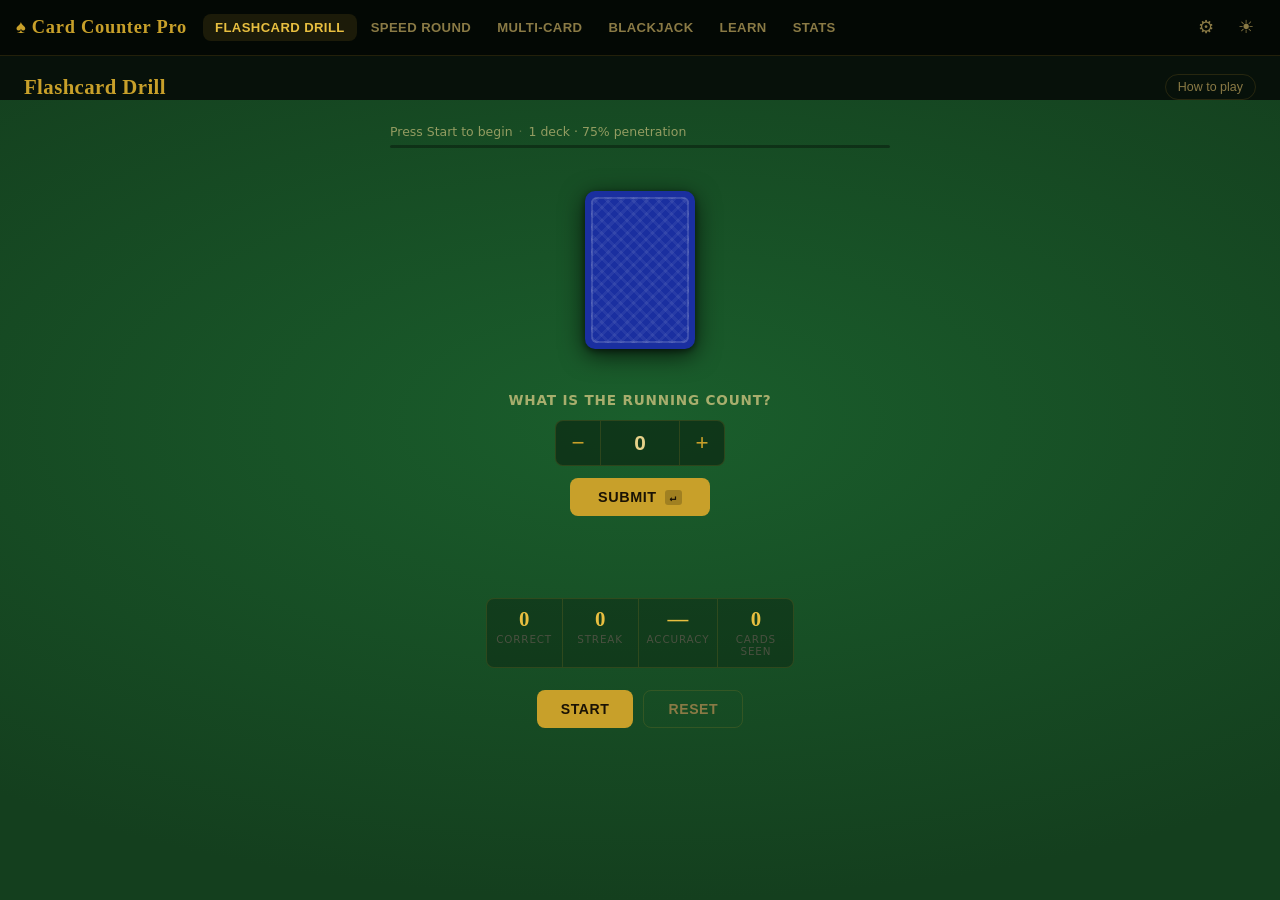
==== index.html @ ca355774 "Initial build: deck engine and Flashcard Drill mode - index.html/style.css/app.js — vanilla HTML/CSS" ====
<!DOCTYPE html>
<html lang="en">
<head>
  <meta charset="UTF-8">
  <meta name="viewport" content="width=device-width, initial-scale=1.0">
  <title>Card Counter Pro</title>
  <link rel="stylesheet" href="style.css">
</head>
<body>

  <!-- ═══════════════════════════════ HEADER ═══════════════════════════════ -->
  <header class="app-header">
    <div class="header-left">
      <span class="logo">♠ Card Counter Pro</span>
    </div>
    <nav class="main-nav" role="navigation" aria-label="Mode navigation">
      <button class="nav-btn active" data-mode="flashcard">Flashcard Drill</button>
      <button class="nav-btn" data-mode="speed">Speed Round</button>
      <button class="nav-btn" data-mode="multi">Multi-Card</button>
      <button class="nav-btn" data-mode="blackjack">Blackjack</button>
      <button class="nav-btn" data-mode="learn">Learn</button>
      <button class="nav-btn" data-mode="stats">Stats</button>
    </nav>
    <div class="header-right">
      <button class="icon-btn" id="settingsBtn" title="Casino Settings" aria-label="Open settings">⚙</button>
      <button class="icon-btn" id="darkModeBtn" title="Toggle light/dark mode" aria-label="Toggle dark mode">☀</button>
    </div>
  </header>

  <!-- ═══════════════════════════ SETTINGS PANEL ═══════════════════════════ -->
  <aside class="settings-panel" id="settingsPanel" aria-label="Casino settings" aria-hidden="true">
    <div class="settings-header">
      <h2>Casino Settings</h2>
      <button class="close-btn" id="closeSettings" aria-label="Close settings">✕</button>
    </div>
    <div class="settings-body">

      <div class="setting-group">
        <label class="setting-label">Number of Decks</label>
        <div class="btn-group" id="deckCountGroup" role="group" aria-label="Number of decks">
          <button class="opt-btn active" data-value="1">1</button>
          <button class="opt-btn" data-value="2">2</button>
          <button class="opt-btn" data-value="4">4</button>
          <button class="opt-btn" data-value="6">6</button>
          <button class="opt-btn" data-value="8">8</button>
        </div>
      </div>

      <div class="setting-group">
        <label class="setting-label" for="penetrationSlider">
          Penetration: <span id="penetrationDisplay">75%</span>
        </label>
        <input type="range" id="penetrationSlider" min="25" max="95" value="75" step="5"
               aria-label="Penetration percentage">
        <div class="slider-labels">
          <span>25%</span><span>Shallow ← → Deep</span><span>95%</span>
        </div>
      </div>

      <div class="setting-group">
        <label class="setting-label">Counting System</label>
        <div class="btn-group" role="group">
          <button class="opt-btn active" aria-pressed="true">Hi-Lo</button>
        </div>
        <p class="setting-note">More systems coming soon.</p>
      </div>

      <div class="setting-group">
        <label class="setting-label">Blackjack Rules</label>
        <ul class="rules-list">
          <li>Dealer hits soft 17</li>
          <li>Blackjack pays 3:2</li>
          <li>Double down allowed</li>
          <li>Split allowed</li>
        </ul>
      </div>

    </div>
  </aside>

  <div class="overlay" id="overlay"></div>

  <!-- ═══════════════════════════ MAIN CONTENT ════════════════════════════ -->
  <main class="main-content">

    <!-- ──────────────── FLASHCARD DRILL ──────────────── -->
    <section class="mode-section active" id="flashcard-mode" aria-label="Flashcard Drill">
      <div class="mode-header">
        <h2>Flashcard Drill</h2>
        <button class="help-btn" data-mode="flashcard">How to play</button>
      </div>

      <div class="game-area felt-surface">

        <div class="shoe-bar">
          <div class="shoe-text">
            <span id="fc-shoe-info">Press Start to begin</span>
            <span class="shoe-sep">·</span>
            <span id="fc-deck-info">1 deck · 75% penetration</span>
          </div>
          <div class="shoe-progress-track">
            <div class="shoe-progress-fill" id="fc-shoe-progress" style="width:0%"></div>
          </div>
        </div>

        <div class="card-stage">
          <div class="card-wrapper" id="fc-card-wrapper">
            <div class="playing-card face-down" id="fc-card">
              <div class="card-back"></div>
            </div>
          </div>
        </div>

        <div class="count-zone">
          <div class="count-prompt">What is the running count?</div>
          <div class="count-input-row">
            <button class="count-adj-btn" id="fc-minus" aria-label="Decrease count">−</button>
            <input type="number" id="fc-count-input" value="0" min="-200" max="200"
                   inputmode="numeric" aria-label="Running count">
            <button class="count-adj-btn" id="fc-plus" aria-label="Increase count">+</button>
          </div>
          <button class="submit-btn" id="fc-submit">Submit <kbd>↵</kbd></button>
        </div>

        <div class="feedback-bar" id="fc-feedback" role="status" aria-live="polite"></div>

        <div class="session-stats-row">
          <div class="ss-item">
            <div class="ss-value" id="fc-correct">0</div>
            <div class="ss-label">Correct</div>
          </div>
          <div class="ss-item">
            <div class="ss-value" id="fc-streak">0</div>
            <div class="ss-label">Streak</div>
          </div>
          <div class="ss-item">
            <div class="ss-value" id="fc-accuracy">—</div>
            <div class="ss-label">Accuracy</div>
          </div>
          <div class="ss-item">
            <div class="ss-value" id="fc-cards">0</div>
            <div class="ss-label">Cards Seen</div>
          </div>
        </div>

        <div class="action-row">
          <button class="primary-btn" id="fc-start">Start</button>
          <button class="secondary-btn" id="fc-reset">Reset</button>
        </div>

      </div>
    </section>

    <!-- ──────────────── SPEED ROUND (stub) ──────────────── -->
    <section class="mode-section" id="speed-mode" aria-label="Speed Round">
      <div class="coming-soon">
        <div class="cs-icon">⏱</div>
        <h2>Speed Round</h2>
        <p>Timed flashcard drill — race against the clock.</p>
        <span class="cs-badge">Coming Soon</span>
      </div>
    </section>

    <!-- ──────────────── MULTI-CARD (stub) ──────────────── -->
    <section class="mode-section" id="multi-mode" aria-label="Multi-Card">
      <div class="coming-soon">
        <div class="cs-icon">🃏</div>
        <h2>Multi-Card</h2>
        <p>3–5 cards revealed at once. Track the net count.</p>
        <span class="cs-badge">Coming Soon</span>
      </div>
    </section>

    <!-- ──────────────── BLACKJACK (stub) ──────────────── -->
    <section class="mode-section" id="blackjack-mode" aria-label="Blackjack Practice">
      <div class="coming-soon">
        <div class="cs-icon">♠</div>
        <h2>Blackjack Practice</h2>
        <p>Full game with real-time count accuracy grading.</p>
        <span class="cs-badge">Coming Soon</span>
      </div>
    </section>

    <!-- ──────────────── LEARN ──────────────── -->
    <section class="mode-section" id="learn-mode" aria-label="Learn Hi-Lo">
      <div class="learn-content" id="learn-content">
        <!-- populated by JS -->
      </div>
    </section>

    <!-- ──────────────── STATS ──────────────── -->
    <section class="mode-section" id="stats-mode" aria-label="Statistics">
      <div class="stats-content" id="stats-content">
        <!-- populated by JS -->
      </div>
    </section>

  </main>

  <!-- ═══════════════════════════ HOW-TO MODAL ════════════════════════════ -->
  <div class="modal-overlay" id="modal-overlay" role="dialog" aria-modal="true" aria-hidden="true">
    <div class="modal">
      <div class="modal-header">
        <h3 id="modal-title">How to Play</h3>
        <button class="close-btn" id="closeModal" aria-label="Close">✕</button>
      </div>
      <div class="modal-body" id="modal-body"></div>
      <div class="modal-footer">
        <button class="secondary-btn" id="modal-dismiss">Maybe Later</button>
        <button class="primary-btn" id="modal-start">Start Playing</button>
      </div>
    </div>
  </div>

  <script src="app.js"></script>
</body>
</html>
---- style.css ----
/* ═══════════════════════════════════════════════════════════════════════════
   CARD COUNTER PRO — style.css
   ═══════════════════════════════════════════════════════════════════════════ */

/* ── CSS Variables ─────────────────────────────────────────────────────── */
:root {
  /* Surfaces */
  --bg:           #07110a;
  --bg-mid:       #0d1f10;
  --felt:         #1a5e2c;
  --felt-shadow:  #143f1e;
  --panel:        #0c1c0e;
  --panel-border: rgba(180, 140, 40, 0.18);

  /* Text */
  --text:         #e6d28a;
  --text-dim:     #8a7a45;
  --text-muted:   #4a5040;
  --text-inverse: #1a1205;

  /* Accent / gold */
  --gold:         #c8a02a;
  --gold-bright:  #e8bf40;
  --gold-dim:     #7a6015;
  --gold-subtle:  rgba(200, 160, 42, 0.12);

  /* Feedback */
  --correct:      #27ae60;
  --correct-bg:   rgba(39, 174, 96, 0.15);
  --incorrect:    #c0392b;
  --incorrect-bg: rgba(192, 57, 43, 0.15);
  --info:         #2471a3;
  --info-bg:      rgba(36, 113, 163, 0.15);

  /* Cards */
  --card-face:    #fafaf2;
  --card-red:     #c41a1a;
  --card-black:   #111;
  --card-radius:  10px;
  --card-shadow:  0 6px 24px rgba(0,0,0,0.7), 0 2px 6px rgba(0,0,0,0.5);

  /* Misc */
  --header-h:     56px;
  --radius:       8px;
  --radius-lg:    14px;
  --transition:   0.18s ease;
}

body.light-mode {
  --bg:           #c8bfa5;
  --bg-mid:       #b8af95;
  --felt:         #27743a;
  --felt-shadow:  #1e5a2c;
  --panel:        #d5c8a8;
  --panel-border: rgba(100, 70, 10, 0.3);

  --text:         #1e1408;
  --text-dim:     #5a4018;
  --text-muted:   #9a8a68;
  --text-inverse: #fafaf0;

  --gold:         #7a5010;
  --gold-bright:  #9a6818;
  --gold-dim:     #5a3808;
  --gold-subtle:  rgba(122, 80, 16, 0.12);

  --card-shadow:  0 4px 16px rgba(0,0,0,0.3), 0 2px 4px rgba(0,0,0,0.2);
}

/* ── Reset & Base ──────────────────────────────────────────────────────── */
*, *::before, *::after { box-sizing: border-box; margin: 0; padding: 0; }

html { font-size: 16px; }

body {
  font-family: -apple-system, BlinkMacSystemFont, 'Segoe UI', system-ui, sans-serif;
  background: var(--bg);
  color: var(--text);
  min-height: 100vh;
  display: flex;
  flex-direction: column;
  overflow-x: hidden;
}

/* ── Header ────────────────────────────────────────────────────────────── */
.app-header {
  position: sticky;
  top: 0;
  z-index: 100;
  height: var(--header-h);
  display: flex;
  align-items: center;
  gap: 16px;
  padding: 0 16px;
  background: rgba(4, 9, 5, 0.96);
  border-bottom: 1px solid var(--panel-border);
  backdrop-filter: blur(8px);
}

body.light-mode .app-header {
  background: rgba(30, 22, 8, 0.96);
}

.header-left { flex-shrink: 0; }

.logo {
  font-family: Georgia, 'Times New Roman', serif;
  font-size: 1.15rem;
  font-weight: bold;
  color: var(--gold);
  letter-spacing: 0.04em;
  white-space: nowrap;
}

/* ── Navigation ────────────────────────────────────────────────────────── */
.main-nav {
  display: flex;
  align-items: center;
  gap: 2px;
  flex: 1;
  overflow-x: auto;
  scrollbar-width: none;
}
.main-nav::-webkit-scrollbar { display: none; }

.nav-btn {
  background: transparent;
  border: none;
  color: var(--text-dim);
  font-size: 0.82rem;
  font-weight: 600;
  letter-spacing: 0.03em;
  text-transform: uppercase;
  padding: 6px 12px;
  border-radius: var(--radius);
  cursor: pointer;
  transition: color var(--transition), background var(--transition);
  white-space: nowrap;
}

.nav-btn:hover {
  color: var(--text);
  background: var(--gold-subtle);
}

.nav-btn.active {
  color: var(--gold-bright);
  background: var(--gold-subtle);
}

.header-right {
  display: flex;
  align-items: center;
  gap: 4px;
  flex-shrink: 0;
}

.icon-btn {
  background: transparent;
  border: none;
  color: var(--text-dim);
  font-size: 1.1rem;
  width: 36px;
  height: 36px;
  border-radius: var(--radius);
  cursor: pointer;
  display: flex;
  align-items: center;
  justify-content: center;
  transition: color var(--transition), background var(--transition);
}
.icon-btn:hover {
  color: var(--gold);
  background: var(--gold-subtle);
}

/* ── Settings Panel ────────────────────────────────────────────────────── */
.settings-panel {
  position: fixed;
  top: 0;
  right: 0;
  width: 300px;
  height: 100vh;
  background: var(--panel);
  border-left: 1px solid var(--panel-border);
  z-index: 200;
  display: flex;
  flex-direction: column;
  transform: translateX(100%);
  transition: transform 0.28s cubic-bezier(0.4, 0, 0.2, 1);
  overflow-y: auto;
}
.settings-panel.open { transform: translateX(0); }

.settings-header {
  display: flex;
  align-items: center;
  justify-content: space-between;
  padding: 20px 20px 14px;
  border-bottom: 1px solid var(--panel-border);
  flex-shrink: 0;
}
.settings-header h2 {
  font-family: Georgia, serif;
  font-size: 1.1rem;
  color: var(--gold);
}

.settings-body {
  padding: 20px;
  display: flex;
  flex-direction: column;
  gap: 28px;
}

.setting-group { display: flex; flex-direction: column; gap: 10px; }

.setting-label {
  font-size: 0.78rem;
  font-weight: 700;
  letter-spacing: 0.08em;
  text-transform: uppercase;
  color: var(--text-dim);
}

.btn-group {
  display: flex;
  gap: 4px;
  flex-wrap: wrap;
}

.opt-btn {
  background: var(--bg-mid);
  border: 1px solid var(--panel-border);
  color: var(--text-dim);
  font-size: 0.85rem;
  font-weight: 600;
  padding: 6px 14px;
  border-radius: 6px;
  cursor: pointer;
  transition: all var(--transition);
}
.opt-btn:hover { color: var(--text); border-color: var(--gold-dim); }
.opt-btn.active {
  background: var(--gold-subtle);
  border-color: var(--gold);
  color: var(--gold-bright);
}

input[type=range] {
  -webkit-appearance: none;
  width: 100%;
  height: 4px;
  border-radius: 2px;
  background: var(--bg);
  outline: none;
  cursor: pointer;
}
input[type=range]::-webkit-slider-thumb {
  -webkit-appearance: none;
  width: 16px;
  height: 16px;
  border-radius: 50%;
  background: var(--gold);
  border: 2px solid var(--bg-mid);
  box-shadow: 0 0 0 2px var(--gold-dim);
  transition: background var(--transition);
}
input[type=range]::-webkit-slider-thumb:hover { background: var(--gold-bright); }

.slider-labels {
  display: flex;
  justify-content: space-between;
  font-size: 0.7rem;
  color: var(--text-muted);
  margin-top: -4px;
}

.setting-note {
  font-size: 0.75rem;
  color: var(--text-muted);
  font-style: italic;
}

.rules-list {
  list-style: none;
  display: flex;
  flex-direction: column;
  gap: 4px;
}
.rules-list li {
  font-size: 0.82rem;
  color: var(--text-dim);
  padding-left: 12px;
  position: relative;
}
.rules-list li::before {
  content: '•';
  position: absolute;
  left: 0;
  color: var(--gold-dim);
}

/* ── Overlay ───────────────────────────────────────────────────────────── */
.overlay {
  position: fixed;
  inset: 0;
  background: rgba(0,0,0,0.55);
  z-index: 150;
  opacity: 0;
  pointer-events: none;
  transition: opacity 0.28s ease;
}
.overlay.active { opacity: 1; pointer-events: all; }

/* ── Main Content ──────────────────────────────────────────────────────── */
.main-content {
  flex: 1;
  display: flex;
  flex-direction: column;
  overflow: hidden;
}

.mode-section {
  display: none;
  flex: 1;
  flex-direction: column;
  overflow-y: auto;
}
.mode-section.active { display: flex; }

/* ── Mode Header ───────────────────────────────────────────────────────── */
.mode-header {
  display: flex;
  align-items: center;
  justify-content: space-between;
  padding: 18px 24px 0;
}
.mode-header h2 {
  font-family: Georgia, serif;
  font-size: 1.3rem;
  color: var(--gold);
  letter-spacing: 0.02em;
}

.help-btn {
  background: transparent;
  border: 1px solid var(--panel-border);
  color: var(--text-dim);
  font-size: 0.78rem;
  padding: 5px 12px;
  border-radius: 20px;
  cursor: pointer;
  transition: all var(--transition);
}
.help-btn:hover {
  color: var(--gold);
  border-color: var(--gold-dim);
}

/* ── Game Area / Felt ──────────────────────────────────────────────────── */
.game-area {
  display: flex;
  flex-direction: column;
  align-items: center;
  gap: 22px;
  padding: 24px 20px 32px;
  flex: 1;
}

.felt-surface {
  background:
    radial-gradient(ellipse 80% 60% at 50% 40%, var(--felt) 0%, var(--felt-shadow) 100%);
}

/* ── Shoe Bar ──────────────────────────────────────────────────────────── */
.shoe-bar {
  width: 100%;
  max-width: 500px;
  display: flex;
  flex-direction: column;
  gap: 6px;
}

.shoe-text {
  display: flex;
  align-items: center;
  gap: 6px;
  font-size: 0.78rem;
  color: rgba(230, 210, 138, 0.6);
}

.shoe-sep { color: rgba(230, 210, 138, 0.3); }

.shoe-progress-track {
  width: 100%;
  height: 3px;
  background: rgba(0,0,0,0.35);
  border-radius: 2px;
  overflow: hidden;
}

.shoe-progress-fill {
  height: 100%;
  background: linear-gradient(90deg, var(--gold-dim), var(--gold));
  border-radius: 2px;
  transition: width 0.4s ease;
}

/* ── Card Stage ────────────────────────────────────────────────────────── */
.card-stage {
  display: flex;
  align-items: center;
  justify-content: center;
  min-height: 200px;
}

.card-wrapper {
  perspective: 700px;
}

/* ── Playing Card ──────────────────────────────────────────────────────── */
.playing-card {
  width: 110px;
  height: 158px;
  background: var(--card-face);
  border-radius: var(--card-radius);
  box-shadow: var(--card-shadow);
  position: relative;
  display: flex;
  align-items: center;
  justify-content: center;
  user-select: none;
  will-change: transform;
}

.playing-card.red  { color: var(--card-red); }
.playing-card.black { color: var(--card-black); }

.card-corner {
  position: absolute;
  display: flex;
  flex-direction: column;
  align-items: center;
  line-height: 1.1;
}
.card-corner.top-left  { top: 7px;  left: 9px; }
.card-corner.bottom-right {
  bottom: 7px;
  right: 9px;
  transform: rotate(180deg);
}

.card-rank {
  font-family: Georgia, serif;
  font-size: 1.15rem;
  font-weight: bold;
  line-height: 1;
}

.card-suit-small {
  font-size: 0.78rem;
  line-height: 1.1;
}

.card-center-suit {
  font-size: 3rem;
  line-height: 1;
  pointer-events: none;
}

/* Card back */
.playing-card.face-down {
  background: #1a2fa0;
  cursor: default;
}

.card-back {
  width: calc(100% - 12px);
  height: calc(100% - 12px);
  border-radius: 6px;
  border: 2px solid rgba(255,255,255,0.15);
  background:
    repeating-linear-gradient(
      45deg,
      rgba(255,255,255,0.06) 0px, rgba(255,255,255,0.06) 3px,
      transparent 3px, transparent 9px
    ),
    repeating-linear-gradient(
      -45deg,
      rgba(255,255,255,0.06) 0px, rgba(255,255,255,0.06) 3px,
      transparent 3px, transparent 9px
    ),
    #1a2fa0;
}

/* ── Deal animation ────────────────────────────────────────────────────── */
@keyframes deal-in {
  from { transform: rotateY(-80deg) scale(0.85); opacity: 0; }
  to   { transform: rotateY(0)      scale(1);    opacity: 1; }
}
.playing-card.dealing {
  animation: deal-in 0.25s cubic-bezier(0.25, 0.46, 0.45, 0.94) forwards;
}

/* ── Count Zone ────────────────────────────────────────────────────────── */
.count-zone {
  display: flex;
  flex-direction: column;
  align-items: center;
  gap: 12px;
}

.count-prompt {
  font-size: 0.85rem;
  font-weight: 600;
  letter-spacing: 0.06em;
  text-transform: uppercase;
  color: rgba(230, 210, 138, 0.7);
}

.count-input-row {
  display: flex;
  align-items: center;
  gap: 0;
  background: rgba(0,0,0,0.4);
  border: 1px solid var(--panel-border);
  border-radius: var(--radius);
  overflow: hidden;
}

.count-adj-btn {
  width: 44px;
  height: 44px;
  background: transparent;
  border: none;
  color: var(--gold);
  font-size: 1.4rem;
  font-weight: 300;
  cursor: pointer;
  transition: background var(--transition);
  display: flex;
  align-items: center;
  justify-content: center;
  flex-shrink: 0;
}
.count-adj-btn:hover { background: var(--gold-subtle); }
.count-adj-btn:active { background: rgba(200,160,42,0.25); }

input[type=number]#fc-count-input {
  width: 80px;
  height: 44px;
  background: transparent;
  border: none;
  border-left: 1px solid var(--panel-border);
  border-right: 1px solid var(--panel-border);
  color: var(--text);
  font-size: 1.3rem;
  font-weight: 700;
  text-align: center;
  outline: none;
  -moz-appearance: textfield;
}
input[type=number]#fc-count-input::-webkit-outer-spin-button,
input[type=number]#fc-count-input::-webkit-inner-spin-button { -webkit-appearance: none; }
input[type=number]#fc-count-input:focus { background: rgba(200,160,42,0.06); }

.submit-btn {
  background: var(--gold);
  border: none;
  color: var(--text-inverse);
  font-size: 0.9rem;
  font-weight: 700;
  letter-spacing: 0.04em;
  text-transform: uppercase;
  padding: 11px 28px;
  border-radius: var(--radius);
  cursor: pointer;
  transition: background var(--transition), transform 0.1s;
  display: flex;
  align-items: center;
  gap: 8px;
}
.submit-btn:hover  { background: var(--gold-bright); }
.submit-btn:active { transform: scale(0.97); }
.submit-btn:disabled {
  background: var(--gold-dim);
  opacity: 0.5;
  cursor: not-allowed;
}

.submit-btn kbd {
  font-size: 0.7rem;
  background: rgba(0,0,0,0.2);
  border-radius: 3px;
  padding: 1px 5px;
}

/* ── Feedback Bar ──────────────────────────────────────────────────────── */
.feedback-bar {
  min-height: 38px;
  width: 100%;
  max-width: 460px;
  border-radius: var(--radius);
  padding: 8px 16px;
  font-size: 0.88rem;
  font-weight: 600;
  text-align: center;
  transition: opacity 0.2s;
  display: flex;
  align-items: center;
  justify-content: center;
}
.feedback-bar.correct  { background: var(--correct-bg);  color: #2ecc71; border: 1px solid rgba(46,204,113,0.3); }
.feedback-bar.incorrect{ background: var(--incorrect-bg); color: #e74c3c; border: 1px solid rgba(231,76,60,0.3); }
.feedback-bar.info     { background: var(--info-bg);      color: #5dade2; border: 1px solid rgba(93,173,226,0.3); }

/* ── Session Stats Row ─────────────────────────────────────────────────── */
.session-stats-row {
  display: flex;
  gap: 0;
  background: rgba(0,0,0,0.25);
  border: 1px solid var(--panel-border);
  border-radius: var(--radius);
  overflow: hidden;
}

.ss-item {
  flex: 1;
  text-align: center;
  padding: 10px 8px;
  border-right: 1px solid var(--panel-border);
}
.ss-item:last-child { border-right: none; }

.ss-value {
  font-size: 1.3rem;
  font-weight: 700;
  color: var(--gold-bright);
  line-height: 1;
  font-family: Georgia, serif;
}

.ss-label {
  font-size: 0.65rem;
  letter-spacing: 0.08em;
  text-transform: uppercase;
  color: var(--text-muted);
  margin-top: 3px;
}

/* ── Action Row ────────────────────────────────────────────────────────── */
.action-row {
  display: flex;
  gap: 10px;
}

.primary-btn {
  background: var(--gold);
  border: none;
  color: var(--text-inverse);
  font-size: 0.88rem;
  font-weight: 700;
  letter-spacing: 0.04em;
  text-transform: uppercase;
  padding: 10px 24px;
  border-radius: var(--radius);
  cursor: pointer;
  transition: background var(--transition), transform 0.1s;
}
.primary-btn:hover  { background: var(--gold-bright); }
.primary-btn:active { transform: scale(0.97); }

.secondary-btn {
  background: transparent;
  border: 1px solid var(--panel-border);
  color: var(--text-dim);
  font-size: 0.88rem;
  font-weight: 600;
  letter-spacing: 0.04em;
  text-transform: uppercase;
  padding: 10px 24px;
  border-radius: var(--radius);
  cursor: pointer;
  transition: all var(--transition);
}
.secondary-btn:hover {
  color: var(--text);
  border-color: var(--gold-dim);
  background: var(--gold-subtle);
}

.danger-btn {
  background: transparent;
  border: 1px solid rgba(192,57,43,0.4);
  color: #e74c3c;
  font-size: 0.82rem;
  font-weight: 600;
  padding: 8px 18px;
  border-radius: var(--radius);
  cursor: pointer;
  transition: all var(--transition);
  margin-top: 8px;
}
.danger-btn:hover { background: rgba(192,57,43,0.12); }

/* ── Close Button ──────────────────────────────────────────────────────── */
.close-btn {
  background: transparent;
  border: none;
  color: var(--text-muted);
  font-size: 1rem;
  cursor: pointer;
  padding: 4px 8px;
  border-radius: 4px;
  line-height: 1;
  transition: color var(--transition);
}
.close-btn:hover { color: var(--text); }

/* ── Coming Soon ───────────────────────────────────────────────────────── */
.coming-soon {
  flex: 1;
  display: flex;
  flex-direction: column;
  align-items: center;
  justify-content: center;
  gap: 12px;
  padding: 60px 20px;
  text-align: center;
}

.cs-icon {
  font-size: 3.5rem;
  opacity: 0.4;
}

.coming-soon h2 {
  font-family: Georgia, serif;
  font-size: 1.5rem;
  color: var(--gold);
}

.coming-soon p {
  color: var(--text-muted);
  max-width: 300px;
  font-size: 0.9rem;
}

.cs-badge {
  font-size: 0.7rem;
  letter-spacing: 0.12em;
  text-transform: uppercase;
  font-weight: 700;
  color: var(--gold-dim);
  border: 1px solid var(--gold-dim);
  border-radius: 20px;
  padding: 4px 12px;
  margin-top: 4px;
}

/* ── Modal ─────────────────────────────────────────────────────────────── */
.modal-overlay {
  position: fixed;
  inset: 0;
  background: rgba(0,0,0,0.75);
  z-index: 300;
  display: flex;
  align-items: center;
  justify-content: center;
  padding: 20px;
  opacity: 0;
  pointer-events: none;
  transition: opacity 0.22s ease;
}
.modal-overlay.active {
  opacity: 1;
  pointer-events: all;
}

.modal {
  background: var(--panel);
  border: 1px solid var(--panel-border);
  border-radius: var(--radius-lg);
  width: 100%;
  max-width: 520px;
  max-height: 85vh;
  display: flex;
  flex-direction: column;
  overflow: hidden;
  transform: translateY(12px) scale(0.97);
  transition: transform 0.22s ease;
  box-shadow: 0 24px 64px rgba(0,0,0,0.7);
}
.modal-overlay.active .modal { transform: translateY(0) scale(1); }

.modal-header {
  display: flex;
  align-items: center;
  justify-content: space-between;
  padding: 18px 20px 14px;
  border-bottom: 1px solid var(--panel-border);
  flex-shrink: 0;
}
.modal-header h3 {
  font-family: Georgia, serif;
  font-size: 1.1rem;
  color: var(--gold);
}

.modal-body {
  flex: 1;
  overflow-y: auto;
  padding: 20px;
  font-size: 0.9rem;
  line-height: 1.65;
  color: var(--text);
}

.modal-body p { margin-bottom: 12px; }
.modal-body ol, .modal-body ul {
  padding-left: 22px;
  margin-bottom: 12px;
}
.modal-body li { margin-bottom: 6px; }
.modal-body ul > li > ul { margin-top: 4px; margin-bottom: 4px; }
.modal-body strong { color: var(--gold-bright); font-weight: 700; }
.modal-body kbd {
  background: rgba(255,255,255,0.1);
  border-radius: 3px;
  padding: 1px 6px;
  font-size: 0.82rem;
}
.modal-body .hilo-quick {
  display: flex;
  flex-direction: column;
  gap: 6px;
  margin: 12px 0;
  background: rgba(0,0,0,0.2);
  border-radius: var(--radius);
  padding: 12px 14px;
}
.modal-body .hilo-quick-row {
  display: flex;
  align-items: center;
  gap: 12px;
  font-size: 0.85rem;
}
.modal-body .hilo-val {
  min-width: 28px;
  font-weight: 800;
  font-size: 1rem;
}
.modal-body .hilo-val.pos  { color: #2ecc71; }
.modal-body .hilo-val.neu  { color: var(--text-muted); }
.modal-body .hilo-val.neg  { color: #e74c3c; }
.modal-body .hilo-ranks { color: var(--text-dim); }

.modal-footer {
  display: flex;
  gap: 10px;
  justify-content: flex-end;
  padding: 14px 20px;
  border-top: 1px solid var(--panel-border);
  flex-shrink: 0;
}

/* ── Learn Section ─────────────────────────────────────────────────────── */
.learn-content {
  max-width: 700px;
  margin: 0 auto;
  padding: 28px 24px 48px;
  flex: 1;
}

.learn-page > h2 {
  font-family: Georgia, serif;
  font-size: 1.6rem;
  color: var(--gold);
  margin-bottom: 6px;
}

.lead {
  color: var(--text-dim);
  font-size: 0.95rem;
  line-height: 1.6;
  margin-bottom: 32px;
}

.learn-section {
  margin-bottom: 36px;
}
.learn-section h3 {
  font-family: Georgia, serif;
  font-size: 1.1rem;
  color: var(--gold-bright);
  margin-bottom: 12px;
  padding-bottom: 6px;
  border-bottom: 1px solid var(--panel-border);
}
.learn-section p {
  font-size: 0.9rem;
  line-height: 1.65;
  color: var(--text);
  margin-bottom: 10px;
}
.learn-section ul {
  padding-left: 20px;
  margin-bottom: 10px;
}
.learn-section li {
  font-size: 0.9rem;
  line-height: 1.6;
  color: var(--text);
  margin-bottom: 5px;
}

/* Hi-Lo table in Learn */
.hilo-table {
  display: flex;
  flex-direction: column;
  gap: 6px;
  margin: 4px 0 8px;
}

.hilo-row {
  display: flex;
  align-items: center;
  gap: 14px;
  padding: 10px 14px;
  border-radius: var(--radius);
  background: rgba(0,0,0,0.2);
  border: 1px solid var(--panel-border);
}
.hilo-row.positive { border-left: 3px solid #27ae60; }
.hilo-row.neutral  { border-left: 3px solid var(--text-muted); }
.hilo-row.negative { border-left: 3px solid #c0392b; }

.hilo-value {
  min-width: 32px;
  font-size: 1.15rem;
  font-weight: 800;
  font-family: Georgia, serif;
}
.hilo-row.positive .hilo-value { color: #2ecc71; }
.hilo-row.neutral  .hilo-value { color: var(--text-muted); }
.hilo-row.negative .hilo-value { color: #e74c3c; }

.hilo-cards {
  display: flex;
  gap: 5px;
  flex-wrap: wrap;
  flex: 1;
}

.mini-card {
  display: inline-flex;
  align-items: center;
  justify-content: center;
  width: 30px;
  height: 38px;
  background: var(--card-face);
  border-radius: 4px;
  font-weight: 800;
  font-size: 0.9rem;
  box-shadow: 0 2px 6px rgba(0,0,0,0.5);
}
.mini-card.red   { color: var(--card-red); }
.mini-card.black { color: var(--card-black); }

.hilo-desc {
  font-size: 0.78rem;
  color: var(--text-dim);
  min-width: 130px;
}

.example-block {
  background: rgba(0,0,0,0.25);
  border: 1px solid var(--panel-border);
  border-radius: var(--radius);
  padding: 14px 16px;
  margin: 10px 0;
}
.ex-title {
  font-size: 0.75rem;
  letter-spacing: 0.07em;
  text-transform: uppercase;
  color: var(--text-muted);
  margin-bottom: 10px;
}
.ex-steps { display: flex; flex-direction: column; gap: 5px; }
.ex-step  { font-size: 0.87rem; color: var(--text-dim); }
.ex-step strong { color: var(--text); }
.ex-step .pos { color: #2ecc71; font-weight: 700; }
.ex-step .neu { color: var(--text-dim); font-weight: 700; }

.formula-block {
  background: rgba(0,0,0,0.3);
  border: 1px solid var(--panel-border);
  border-left: 3px solid var(--gold-dim);
  border-radius: var(--radius);
  padding: 12px 16px;
  font-family: Georgia, serif;
  font-size: 1rem;
  color: var(--gold);
  margin: 10px 0;
  text-align: center;
}

/* Betting table in Learn */
.bet-table {
  display: flex;
  flex-direction: column;
  gap: 3px;
  margin-top: 6px;
  border-radius: var(--radius);
  overflow: hidden;
  border: 1px solid var(--panel-border);
}
.bt-row {
  display: grid;
  grid-template-columns: 80px 1fr 90px;
  gap: 8px;
  padding: 8px 14px;
  font-size: 0.85rem;
  color: var(--text-dim);
  background: rgba(0,0,0,0.15);
}
.bt-row.header {
  font-size: 0.72rem;
  letter-spacing: 0.08em;
  text-transform: uppercase;
  color: var(--text-muted);
  background: rgba(0,0,0,0.3);
}
.bt-row.negative-bg  { background: rgba(192,57,43,0.06); }
.bt-row.neutral-bg   { background: rgba(0,0,0,0.1); }
.bt-row.low-positive-bg    { background: rgba(39,174,96,0.06); color: var(--text); }
.bt-row.medium-positive-bg { background: rgba(39,174,96,0.1); color: var(--text); }
.bt-row.high-positive-bg   { background: rgba(39,174,96,0.18); color: #2ecc71; font-weight: 700; }

/* ── Stats View ────────────────────────────────────────────────────────── */
.stats-content {
  max-width: 700px;
  margin: 0 auto;
  padding: 28px 24px 48px;
  flex: 1;
  display: flex;
  flex-direction: column;
  gap: 28px;
}

.stats-content h2 {
  font-family: Georgia, serif;
  font-size: 1.5rem;
  color: var(--gold);
}

.stats-overview {
  display: grid;
  grid-template-columns: repeat(4, 1fr);
  gap: 8px;
}

.stat-card {
  background: rgba(0,0,0,0.25);
  border: 1px solid var(--panel-border);
  border-radius: var(--radius);
  padding: 16px 10px;
  text-align: center;
}

.stat-big {
  font-family: Georgia, serif;
  font-size: 1.8rem;
  font-weight: 700;
  color: var(--gold-bright);
  line-height: 1;
  margin-bottom: 6px;
}

.stat-desc {
  font-size: 0.68rem;
  letter-spacing: 0.08em;
  text-transform: uppercase;
  color: var(--text-muted);
}

.sessions-section h3 {
  font-family: Georgia, serif;
  font-size: 1.05rem;
  color: var(--gold-bright);
  margin-bottom: 12px;
  padding-bottom: 6px;
  border-bottom: 1px solid var(--panel-border);
}

.muted {
  color: var(--text-muted);
  font-size: 0.9rem;
  font-style: italic;
}

.sessions-list {
  display: flex;
  flex-direction: column;
  gap: 2px;
}

.session-row {
  display: grid;
  grid-template-columns: 90px 80px 70px 60px 80px;
  gap: 8px;
  align-items: center;
  padding: 8px 12px;
  border-radius: 6px;
  font-size: 0.83rem;
  color: var(--text-dim);
}
.session-row:not(.header):hover { background: rgba(255,255,255,0.03); }
.session-row.header {
  font-size: 0.68rem;
  letter-spacing: 0.08em;
  text-transform: uppercase;
  color: var(--text-muted);
  border-bottom: 1px solid var(--panel-border);
  padding-bottom: 6px;
  margin-bottom: 2px;
}

.mode-badge {
  font-size: 0.72rem;
  font-weight: 700;
  letter-spacing: 0.06em;
  text-transform: uppercase;
  color: var(--gold-dim);
  background: var(--gold-subtle);
  border-radius: 4px;
  padding: 2px 7px;
}

.acc-val.good { color: #2ecc71; font-weight: 700; }

/* ── Responsive ────────────────────────────────────────────────────────── */
@media (max-width: 600px) {
  .logo { font-size: 0.9rem; }

  .main-nav { gap: 0; }
  .nav-btn  { font-size: 0.72rem; padding: 5px 8px; }

  .mode-header { padding: 14px 14px 0; }

  .game-area { padding: 16px 12px 24px; gap: 16px; }

  .playing-card { width: 95px; height: 138px; }
  .card-center-suit { font-size: 2.5rem; }
  .card-rank { font-size: 1rem; }

  .stats-overview { grid-template-columns: repeat(2, 1fr); }

  .session-row { grid-template-columns: 70px 65px 55px 50px 65px; font-size: 0.76rem; }

  .settings-panel { width: 100%; border-radius: var(--radius-lg) var(--radius-lg) 0 0; height: auto; max-height: 90vh; top: auto; bottom: 0; transform: translateY(100%); }
  .settings-panel.open { transform: translateY(0); }
}

@media (max-width: 400px) {
  .session-row { grid-template-columns: 65px 60px 50px 45px 60px; font-size: 0.72rem; }
}
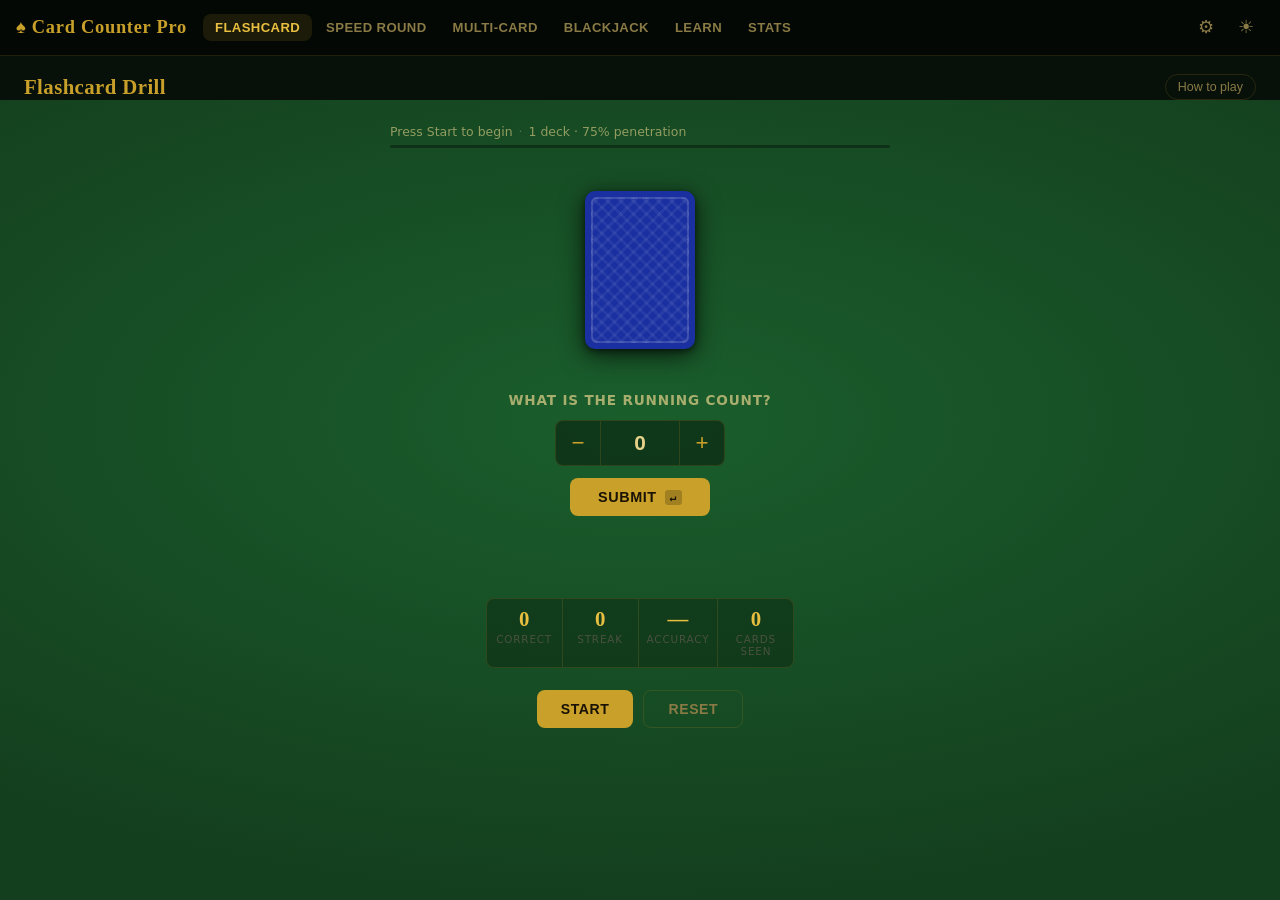
==== commit cb677df1: "new assests folder and sounds added" ====
--- a/index.html
+++ b/index.html
@@ -8,13 +8,12 @@
 </head>
 <body>
 
-  <!-- ═══════════════════════════════ HEADER ═══════════════════════════════ -->
   <header class="app-header">
     <div class="header-left">
       <span class="logo">♠ Card Counter Pro</span>
     </div>
     <nav class="main-nav" role="navigation" aria-label="Mode navigation">
-      <button class="nav-btn active" data-mode="flashcard">Flashcard Drill</button>
+      <button class="nav-btn active" data-mode="flashcard">Flashcard</button>
       <button class="nav-btn" data-mode="speed">Speed Round</button>
       <button class="nav-btn" data-mode="multi">Multi-Card</button>
       <button class="nav-btn" data-mode="blackjack">Blackjack</button>
@@ -22,22 +21,22 @@
       <button class="nav-btn" data-mode="stats">Stats</button>
     </nav>
     <div class="header-right">
-      <button class="icon-btn" id="settingsBtn" title="Casino Settings" aria-label="Open settings">⚙</button>
-      <button class="icon-btn" id="darkModeBtn" title="Toggle light/dark mode" aria-label="Toggle dark mode">☀</button>
+      <button class="icon-btn" id="settingsBtn" title="Casino Settings">⚙</button>
+      <button class="icon-btn" id="darkModeBtn" title="Toggle dark mode">☀</button>
     </div>
   </header>
 
-  <!-- ═══════════════════════════ SETTINGS PANEL ═══════════════════════════ -->
-  <aside class="settings-panel" id="settingsPanel" aria-label="Casino settings" aria-hidden="true">
+  <!-- ═══════════════════ SETTINGS PANEL ═══════════════════ -->
+  <aside class="settings-panel" id="settingsPanel" aria-hidden="true">
     <div class="settings-header">
       <h2>Casino Settings</h2>
-      <button class="close-btn" id="closeSettings" aria-label="Close settings">✕</button>
+      <button class="close-btn" id="closeSettings">✕</button>
     </div>
     <div class="settings-body">
 
       <div class="setting-group">
         <label class="setting-label">Number of Decks</label>
-        <div class="btn-group" id="deckCountGroup" role="group" aria-label="Number of decks">
+        <div class="btn-group" id="deckCountGroup" role="group">
           <button class="opt-btn active" data-value="1">1</button>
           <button class="opt-btn" data-value="2">2</button>
           <button class="opt-btn" data-value="4">4</button>
@@ -50,17 +49,35 @@
         <label class="setting-label" for="penetrationSlider">
           Penetration: <span id="penetrationDisplay">75%</span>
         </label>
-        <input type="range" id="penetrationSlider" min="25" max="95" value="75" step="5"
-               aria-label="Penetration percentage">
+        <input type="range" id="penetrationSlider" min="25" max="95" value="75" step="5">
         <div class="slider-labels">
           <span>25%</span><span>Shallow ← → Deep</span><span>95%</span>
         </div>
       </div>
 
       <div class="setting-group">
+        <label class="setting-label">Speed Round — Time Limit</label>
+        <div class="btn-group" id="timeLimitGroup" role="group">
+          <button class="opt-btn" data-value="30">30s</button>
+          <button class="opt-btn active" data-value="60">60s</button>
+          <button class="opt-btn" data-value="90">90s</button>
+          <button class="opt-btn" data-value="120">2 min</button>
+        </div>
+      </div>
+
+      <div class="setting-group">
+        <label class="setting-label">Multi-Card — Cards per Group</label>
+        <div class="btn-group" id="cardsPerGroupGroup" role="group">
+          <button class="opt-btn active" data-value="3">3</button>
+          <button class="opt-btn" data-value="4">4</button>
+          <button class="opt-btn" data-value="5">5</button>
+        </div>
+      </div>
+
+      <div class="setting-group">
         <label class="setting-label">Counting System</label>
         <div class="btn-group" role="group">
-          <button class="opt-btn active" aria-pressed="true">Hi-Lo</button>
+          <button class="opt-btn active">Hi-Lo</button>
         </div>
         <p class="setting-note">More systems coming soon.</p>
       </div>
@@ -71,27 +88,24 @@
           <li>Dealer hits soft 17</li>
           <li>Blackjack pays 3:2</li>
           <li>Double down allowed</li>
-          <li>Split allowed</li>
+          <li>Split — coming soon</li>
         </ul>
       </div>
 
     </div>
   </aside>
-
   <div class="overlay" id="overlay"></div>
 
-  <!-- ═══════════════════════════ MAIN CONTENT ════════════════════════════ -->
+  <!-- ═══════════════════ MAIN CONTENT ═══════════════════ -->
   <main class="main-content">
 
-    <!-- ──────────────── FLASHCARD DRILL ──────────────── -->
-    <section class="mode-section active" id="flashcard-mode" aria-label="Flashcard Drill">
+    <!-- ── FLASHCARD DRILL ── -->
+    <section class="mode-section active" id="flashcard-mode">
       <div class="mode-header">
         <h2>Flashcard Drill</h2>
         <button class="help-btn" data-mode="flashcard">How to play</button>
       </div>
-
       <div class="game-area felt-surface">
-
         <div class="shoe-bar">
           <div class="shoe-text">
             <span id="fc-shoe-info">Press Start to begin</span>
@@ -102,107 +116,236 @@
             <div class="shoe-progress-fill" id="fc-shoe-progress" style="width:0%"></div>
           </div>
         </div>
-
         <div class="card-stage">
-          <div class="card-wrapper" id="fc-card-wrapper">
-            <div class="playing-card face-down" id="fc-card">
-              <div class="card-back"></div>
-            </div>
-          </div>
-        </div>
-
+          <div class="card-wrapper">
+            <div class="playing-card face-down" id="fc-card"><div class="card-back"></div></div>
+          </div>
+        </div>
         <div class="count-zone">
           <div class="count-prompt">What is the running count?</div>
           <div class="count-input-row">
-            <button class="count-adj-btn" id="fc-minus" aria-label="Decrease count">−</button>
-            <input type="number" id="fc-count-input" value="0" min="-200" max="200"
-                   inputmode="numeric" aria-label="Running count">
-            <button class="count-adj-btn" id="fc-plus" aria-label="Increase count">+</button>
+            <button class="count-adj-btn" id="fc-minus">−</button>
+            <input type="number" id="fc-count-input" value="0" min="-200" max="200" inputmode="numeric" aria-label="Running count">
+            <button class="count-adj-btn" id="fc-plus">+</button>
           </div>
           <button class="submit-btn" id="fc-submit">Submit <kbd>↵</kbd></button>
         </div>
-
         <div class="feedback-bar" id="fc-feedback" role="status" aria-live="polite"></div>
-
         <div class="session-stats-row">
-          <div class="ss-item">
-            <div class="ss-value" id="fc-correct">0</div>
-            <div class="ss-label">Correct</div>
-          </div>
-          <div class="ss-item">
-            <div class="ss-value" id="fc-streak">0</div>
-            <div class="ss-label">Streak</div>
-          </div>
-          <div class="ss-item">
-            <div class="ss-value" id="fc-accuracy">—</div>
-            <div class="ss-label">Accuracy</div>
-          </div>
-          <div class="ss-item">
-            <div class="ss-value" id="fc-cards">0</div>
-            <div class="ss-label">Cards Seen</div>
-          </div>
-        </div>
-
+          <div class="ss-item"><div class="ss-value" id="fc-correct">0</div><div class="ss-label">Correct</div></div>
+          <div class="ss-item"><div class="ss-value" id="fc-streak">0</div><div class="ss-label">Streak</div></div>
+          <div class="ss-item"><div class="ss-value" id="fc-accuracy">—</div><div class="ss-label">Accuracy</div></div>
+          <div class="ss-item"><div class="ss-value" id="fc-cards">0</div><div class="ss-label">Cards Seen</div></div>
+        </div>
         <div class="action-row">
           <button class="primary-btn" id="fc-start">Start</button>
           <button class="secondary-btn" id="fc-reset">Reset</button>
         </div>
-
-      </div>
-    </section>
-
-    <!-- ──────────────── SPEED ROUND (stub) ──────────────── -->
-    <section class="mode-section" id="speed-mode" aria-label="Speed Round">
-      <div class="coming-soon">
-        <div class="cs-icon">⏱</div>
+      </div>
+    </section>
+
+    <!-- ── SPEED ROUND ── -->
+    <section class="mode-section" id="speed-mode">
+      <div class="mode-header">
         <h2>Speed Round</h2>
-        <p>Timed flashcard drill — race against the clock.</p>
-        <span class="cs-badge">Coming Soon</span>
-      </div>
-    </section>
-
-    <!-- ──────────────── MULTI-CARD (stub) ──────────────── -->
-    <section class="mode-section" id="multi-mode" aria-label="Multi-Card">
-      <div class="coming-soon">
-        <div class="cs-icon">🃏</div>
+        <button class="help-btn" data-mode="speed">How to play</button>
+      </div>
+      <div class="game-area felt-surface">
+        <div class="shoe-bar">
+          <div class="shoe-text">
+            <span id="sr-shoe-info">Press Start to begin</span>
+            <span class="shoe-sep">·</span>
+            <span id="sr-deck-info">1 deck · 75% penetration</span>
+          </div>
+          <div class="shoe-progress-track">
+            <div class="shoe-progress-fill" id="sr-shoe-progress" style="width:0%"></div>
+          </div>
+        </div>
+        <div class="sr-timer-wrap">
+          <div class="sr-timer" id="sr-timer">60</div>
+          <div class="sr-timer-label">seconds</div>
+          <div class="sr-timer-track">
+            <div class="sr-timer-bar" id="sr-timer-bar" style="width:100%"></div>
+          </div>
+        </div>
+        <div class="card-stage">
+          <div class="card-wrapper">
+            <div class="playing-card face-down" id="sr-card"><div class="card-back"></div></div>
+          </div>
+        </div>
+        <div class="count-zone">
+          <div class="count-prompt">Running count?</div>
+          <div class="count-input-row">
+            <button class="count-adj-btn" id="sr-minus">−</button>
+            <input type="number" id="sr-count-input" value="0" min="-200" max="200" inputmode="numeric" aria-label="Running count">
+            <button class="count-adj-btn" id="sr-plus">+</button>
+          </div>
+          <button class="submit-btn" id="sr-submit">Submit <kbd>↵</kbd></button>
+        </div>
+        <div class="feedback-bar" id="sr-feedback" role="status" aria-live="polite"></div>
+        <div class="session-stats-row">
+          <div class="ss-item"><div class="ss-value" id="sr-correct">0</div><div class="ss-label">Correct</div></div>
+          <div class="ss-item"><div class="ss-value" id="sr-streak">0</div><div class="ss-label">Best Streak</div></div>
+          <div class="ss-item"><div class="ss-value" id="sr-accuracy">—</div><div class="ss-label">Accuracy</div></div>
+          <div class="ss-item"><div class="ss-value" id="sr-cpm">—</div><div class="ss-label">Cards/min</div></div>
+        </div>
+        <div class="action-row">
+          <button class="primary-btn" id="sr-start">Start</button>
+          <button class="secondary-btn" id="sr-reset">Reset</button>
+        </div>
+      </div>
+    </section>
+
+    <!-- ── MULTI-CARD ── -->
+    <section class="mode-section" id="multi-mode">
+      <div class="mode-header">
         <h2>Multi-Card</h2>
-        <p>3–5 cards revealed at once. Track the net count.</p>
-        <span class="cs-badge">Coming Soon</span>
-      </div>
-    </section>
-
-    <!-- ──────────────── BLACKJACK (stub) ──────────────── -->
-    <section class="mode-section" id="blackjack-mode" aria-label="Blackjack Practice">
-      <div class="coming-soon">
-        <div class="cs-icon">♠</div>
+        <button class="help-btn" data-mode="multi">How to play</button>
+      </div>
+      <div class="game-area felt-surface">
+        <div class="shoe-bar">
+          <div class="shoe-text">
+            <span id="mc-shoe-info">Press Start to begin</span>
+            <span class="shoe-sep">·</span>
+            <span id="mc-deck-info">1 deck · 75% penetration</span>
+          </div>
+          <div class="shoe-progress-track">
+            <div class="shoe-progress-fill" id="mc-shoe-progress" style="width:0%"></div>
+          </div>
+        </div>
+        <div class="mc-card-row" id="mc-card-row">
+          <!-- populated by JS -->
+        </div>
+        <div class="count-zone">
+          <div class="count-prompt">Running count after all these cards?</div>
+          <div class="count-input-row">
+            <button class="count-adj-btn" id="mc-minus">−</button>
+            <input type="number" id="mc-count-input" value="0" min="-200" max="200" inputmode="numeric" aria-label="Running count">
+            <button class="count-adj-btn" id="mc-plus">+</button>
+          </div>
+          <button class="submit-btn" id="mc-submit">Submit <kbd>↵</kbd></button>
+        </div>
+        <div class="feedback-bar" id="mc-feedback" role="status" aria-live="polite"></div>
+        <div class="session-stats-row">
+          <div class="ss-item"><div class="ss-value" id="mc-correct">0</div><div class="ss-label">Correct</div></div>
+          <div class="ss-item"><div class="ss-value" id="mc-streak">0</div><div class="ss-label">Streak</div></div>
+          <div class="ss-item"><div class="ss-value" id="mc-accuracy">—</div><div class="ss-label">Accuracy</div></div>
+          <div class="ss-item"><div class="ss-value" id="mc-groups">0</div><div class="ss-label">Groups</div></div>
+        </div>
+        <div class="action-row">
+          <button class="primary-btn" id="mc-start">Start</button>
+          <button class="secondary-btn" id="mc-reset">Reset</button>
+        </div>
+      </div>
+    </section>
+
+    <!-- ── BLACKJACK ── -->
+    <section class="mode-section" id="blackjack-mode">
+      <div class="mode-header">
         <h2>Blackjack Practice</h2>
-        <p>Full game with real-time count accuracy grading.</p>
-        <span class="cs-badge">Coming Soon</span>
-      </div>
-    </section>
-
-    <!-- ──────────────── LEARN ──────────────── -->
-    <section class="mode-section" id="learn-mode" aria-label="Learn Hi-Lo">
-      <div class="learn-content" id="learn-content">
-        <!-- populated by JS -->
-      </div>
-    </section>
-
-    <!-- ──────────────── STATS ──────────────── -->
-    <section class="mode-section" id="stats-mode" aria-label="Statistics">
-      <div class="stats-content" id="stats-content">
-        <!-- populated by JS -->
-      </div>
+        <button class="help-btn" data-mode="blackjack">How to play</button>
+      </div>
+      <div class="bj-table felt-surface">
+
+        <div class="shoe-bar">
+          <div class="shoe-text">
+            <span id="bj-shoe-info">Place a bet to begin</span>
+            <span class="shoe-sep">·</span>
+            <span id="bj-deck-info">1 deck · 75% penetration</span>
+          </div>
+          <div class="shoe-progress-track">
+            <div class="shoe-progress-fill" id="bj-shoe-progress" style="width:0%"></div>
+          </div>
+        </div>
+
+        <div class="bj-area dealer-area">
+          <div class="bj-area-label">Dealer <span class="bj-hand-val" id="bj-dealer-val"></span></div>
+          <div class="bj-hand" id="bj-dealer-hand"></div>
+        </div>
+
+        <div class="bj-result-banner hidden" id="bj-result-banner"></div>
+
+        <div class="bj-area player-area">
+          <div class="bj-area-label">You <span class="bj-hand-val" id="bj-player-val"></span></div>
+          <div class="bj-hand" id="bj-player-hand"></div>
+        </div>
+
+        <div class="bj-count-row">
+          <span class="bj-count-label">My count:</span>
+          <div class="bj-count-input-group">
+            <button class="count-adj-btn sm" id="bj-count-minus">−</button>
+            <input type="number" id="bj-count-input" value="0" min="-200" max="200" inputmode="numeric" aria-label="Your running count">
+            <button class="count-adj-btn sm" id="bj-count-plus">+</button>
+          </div>
+          <span class="bj-count-grade" id="bj-count-grade"></span>
+        </div>
+
+        <div class="bj-controls">
+          <div class="bj-chips-row">
+            <div class="bj-chips-info">
+              <span class="bj-chips-lbl">Chips</span>
+              <span class="bj-chips-val" id="bj-chips">$100</span>
+            </div>
+            <div class="bj-chips-info">
+              <span class="bj-chips-lbl">Bet</span>
+              <span class="bj-chips-val" id="bj-bet-display">$0</span>
+            </div>
+          </div>
+
+          <!-- Betting phase -->
+          <div class="bj-phase" id="bj-phase-bet">
+            <div class="bj-chip-buttons">
+              <button class="chip-btn" data-amount="5">$5</button>
+              <button class="chip-btn" data-amount="10">$10</button>
+              <button class="chip-btn" data-amount="25">$25</button>
+              <button class="chip-btn" data-amount="50">$50</button>
+              <button class="chip-btn chip-clear" id="bj-clear-bet">✕</button>
+            </div>
+            <button class="primary-btn" id="bj-deal-btn" disabled>Deal</button>
+          </div>
+
+          <!-- Playing phase -->
+          <div class="bj-phase hidden" id="bj-phase-play">
+            <button class="action-btn hit-btn" id="bj-hit">Hit</button>
+            <button class="action-btn stand-btn" id="bj-stand">Stand</button>
+            <button class="action-btn double-btn" id="bj-double">Double</button>
+          </div>
+
+          <!-- Result phase -->
+          <div class="bj-phase hidden" id="bj-phase-result">
+            <div class="bj-count-check" id="bj-count-check"></div>
+            <button class="primary-btn" id="bj-next-hand">Next Hand</button>
+          </div>
+        </div>
+
+        <div class="session-stats-row">
+          <div class="ss-item"><div class="ss-value" id="bj-stat-wins">0</div><div class="ss-label">Wins</div></div>
+          <div class="ss-item"><div class="ss-value" id="bj-stat-losses">0</div><div class="ss-label">Losses</div></div>
+          <div class="ss-item"><div class="ss-value" id="bj-stat-chips">$100</div><div class="ss-label">Chips</div></div>
+          <div class="ss-item"><div class="ss-value" id="bj-stat-count">—</div><div class="ss-label">Count Acc.</div></div>
+        </div>
+
+      </div>
+    </section>
+
+    <!-- ── LEARN ── -->
+    <section class="mode-section" id="learn-mode">
+      <div class="learn-content" id="learn-content"></div>
+    </section>
+
+    <!-- ── STATS ── -->
+    <section class="mode-section" id="stats-mode">
+      <div class="stats-content" id="stats-content"></div>
     </section>
 
   </main>
 
-  <!-- ═══════════════════════════ HOW-TO MODAL ════════════════════════════ -->
+  <!-- ═══════════════════ HOW-TO MODAL ═══════════════════ -->
   <div class="modal-overlay" id="modal-overlay" role="dialog" aria-modal="true" aria-hidden="true">
     <div class="modal">
       <div class="modal-header">
         <h3 id="modal-title">How to Play</h3>
-        <button class="close-btn" id="closeModal" aria-label="Close">✕</button>
+        <button class="close-btn" id="closeModal">✕</button>
       </div>
       <div class="modal-body" id="modal-body"></div>
       <div class="modal-footer">
--- a/style.css
+++ b/style.css
@@ -1167,3 +1167,332 @@
 @media (max-width: 400px) {
   .session-row { grid-template-columns: 65px 60px 50px 45px 60px; font-size: 0.72rem; }
 }
+
+/* ═══════════════════════════════════════════════════════════════════════════
+   HAND-DRAWN CARD ASSET OVERLAY
+   Place PNG files at assets/cards/{RANK}{SUIT}.png  e.g. AS.png, 10H.png
+   back.png for the card back.  Falls back to CSS card if image is absent.
+   ═══════════════════════════════════════════════════════════════════════════ */
+.card-asset {
+  position: absolute;
+  inset: 0;
+  width: 100%;
+  height: 100%;
+  object-fit: cover;
+  border-radius: calc(var(--card-radius) - 1px);
+  display: none; /* shown by JS on successful load */
+  z-index: 2;
+  pointer-events: none;
+}
+
+/* ── Speed Round ────────────────────────────────────────────────────────── */
+.sr-timer-wrap {
+  display: flex;
+  flex-direction: column;
+  align-items: center;
+  gap: 4px;
+  width: 100%;
+  max-width: 280px;
+}
+
+.sr-timer {
+  font-family: Georgia, serif;
+  font-size: 3rem;
+  font-weight: 700;
+  color: var(--gold-bright);
+  line-height: 1;
+  transition: color 0.3s;
+  min-width: 3ch;
+  text-align: center;
+}
+
+.sr-timer.warning { color: #e74c3c; }
+
+.sr-timer-label {
+  font-size: 0.65rem;
+  letter-spacing: 0.1em;
+  text-transform: uppercase;
+  color: var(--text-muted);
+}
+
+.sr-timer-track {
+  width: 100%;
+  height: 4px;
+  background: rgba(0,0,0,0.35);
+  border-radius: 2px;
+  overflow: hidden;
+  margin-top: 2px;
+}
+
+.sr-timer-bar {
+  height: 100%;
+  background: linear-gradient(90deg, var(--gold-dim), var(--gold));
+  border-radius: 2px;
+  transition: width 1s linear, background 0.3s;
+}
+
+.sr-timer-bar.warning {
+  background: linear-gradient(90deg, #c0392b, #e74c3c);
+}
+
+/* ── Multi-Card ─────────────────────────────────────────────────────────── */
+.mc-card-row {
+  display: flex;
+  gap: 8px;
+  justify-content: center;
+  align-items: center;
+  flex-wrap: wrap;
+  min-height: 120px;
+  padding: 8px 4px;
+}
+
+.mc-card-row .playing-card {
+  width: 76px;
+  height: 110px;
+}
+
+.mc-card-row .card-center-suit { font-size: 2.2rem; }
+.mc-card-row .card-rank        { font-size: 0.95rem; }
+
+/* ── Blackjack Table ────────────────────────────────────────────────────── */
+.bj-table {
+  display: flex;
+  flex-direction: column;
+  align-items: center;
+  gap: 14px;
+  padding: 18px 16px 24px;
+  flex: 1;
+  overflow-y: auto;
+}
+
+.bj-table .shoe-bar { width: 100%; max-width: 520px; }
+
+.bj-area {
+  display: flex;
+  flex-direction: column;
+  align-items: center;
+  gap: 8px;
+  width: 100%;
+  max-width: 520px;
+}
+
+.bj-area-label {
+  font-size: 0.7rem;
+  letter-spacing: 0.1em;
+  text-transform: uppercase;
+  color: rgba(230, 210, 138, 0.45);
+  align-self: flex-start;
+}
+
+.bj-hand-val {
+  color: var(--gold-bright);
+  font-weight: 700;
+}
+
+.bj-hand {
+  display: flex;
+  align-items: flex-end;
+  justify-content: center;
+  min-height: 112px;
+  position: relative;
+}
+
+.bj-hand .playing-card {
+  width: 76px;
+  height: 110px;
+  flex-shrink: 0;
+}
+
+.bj-hand .playing-card + .playing-card { margin-left: -20px; }
+
+.bj-hand .card-center-suit { font-size: 2.2rem; }
+.bj-hand .card-rank        { font-size: 0.95rem; }
+
+/* Result banner between dealer / player */
+.bj-result-banner {
+  font-family: Georgia, serif;
+  font-size: 1.4rem;
+  font-weight: 700;
+  letter-spacing: 0.04em;
+  padding: 8px 28px;
+  border-radius: 30px;
+  text-align: center;
+  transition: opacity 0.25s;
+}
+
+.bj-result-banner.win       { color: #2ecc71; background: rgba(39,174,96,0.15);  border: 1px solid rgba(46,204,113,0.35); }
+.bj-result-banner.lose      { color: #e74c3c; background: rgba(192,57,43,0.15); border: 1px solid rgba(231,76,60,0.35); }
+.bj-result-banner.push      { color: var(--gold); background: rgba(200,160,42,0.12); border: 1px solid var(--panel-border); }
+.bj-result-banner.blackjack { color: #f1c40f; background: rgba(241,196,15,0.15); border: 1px solid rgba(241,196,15,0.4); }
+
+/* Count row */
+.bj-count-row {
+  display: flex;
+  align-items: center;
+  gap: 10px;
+  width: 100%;
+  max-width: 520px;
+  padding: 10px 14px;
+  background: rgba(0,0,0,0.2);
+  border: 1px solid var(--panel-border);
+  border-radius: var(--radius);
+}
+
+.bj-count-label {
+  font-size: 0.75rem;
+  letter-spacing: 0.06em;
+  text-transform: uppercase;
+  color: var(--text-muted);
+  white-space: nowrap;
+}
+
+.bj-count-input-group {
+  display: flex;
+  align-items: center;
+  background: rgba(0,0,0,0.3);
+  border: 1px solid var(--panel-border);
+  border-radius: 6px;
+  overflow: hidden;
+}
+
+.bj-count-input-group input[type=number] {
+  width: 56px;
+  height: 34px;
+  background: transparent;
+  border: none;
+  border-left: 1px solid var(--panel-border);
+  border-right: 1px solid var(--panel-border);
+  color: var(--text);
+  font-size: 1rem;
+  font-weight: 700;
+  text-align: center;
+  outline: none;
+  -moz-appearance: textfield;
+}
+.bj-count-input-group input::-webkit-outer-spin-button,
+.bj-count-input-group input::-webkit-inner-spin-button { -webkit-appearance: none; }
+
+.count-adj-btn.sm {
+  width: 32px;
+  height: 34px;
+  font-size: 1.1rem;
+}
+
+.bj-count-grade {
+  font-size: 0.78rem;
+  font-weight: 700;
+  margin-left: auto;
+}
+.bj-count-grade.good { color: #2ecc71; }
+.bj-count-grade.bad  { color: #e74c3c; }
+
+/* BJ controls area */
+.bj-controls {
+  display: flex;
+  flex-direction: column;
+  align-items: center;
+  gap: 12px;
+  width: 100%;
+  max-width: 520px;
+}
+
+.bj-chips-row {
+  display: flex;
+  gap: 24px;
+  align-items: center;
+}
+
+.bj-chips-info {
+  display: flex;
+  flex-direction: column;
+  align-items: center;
+  gap: 2px;
+}
+
+.bj-chips-lbl {
+  font-size: 0.65rem;
+  letter-spacing: 0.09em;
+  text-transform: uppercase;
+  color: var(--text-muted);
+}
+
+.bj-chips-val {
+  font-family: Georgia, serif;
+  font-size: 1.3rem;
+  font-weight: 700;
+  color: var(--gold-bright);
+}
+
+.bj-phase {
+  display: flex;
+  flex-wrap: wrap;
+  gap: 8px;
+  align-items: center;
+  justify-content: center;
+}
+
+.bj-chip-buttons {
+  display: flex;
+  gap: 6px;
+  flex-wrap: wrap;
+  justify-content: center;
+}
+
+.chip-btn {
+  background: radial-gradient(circle at 35% 35%, #d4a843, #8a6010);
+  border: 2px solid #c9a030;
+  color: #fff;
+  font-size: 0.82rem;
+  font-weight: 800;
+  width: 46px;
+  height: 46px;
+  border-radius: 50%;
+  cursor: pointer;
+  box-shadow: 0 3px 8px rgba(0,0,0,0.5), inset 0 1px 0 rgba(255,255,255,0.2);
+  transition: transform 0.1s, box-shadow 0.1s;
+  letter-spacing: 0.02em;
+}
+
+.chip-btn:hover  { transform: translateY(-2px); box-shadow: 0 5px 12px rgba(0,0,0,0.6), inset 0 1px 0 rgba(255,255,255,0.2); }
+.chip-btn:active { transform: translateY(0); }
+
+.chip-btn.chip-clear {
+  background: radial-gradient(circle at 35% 35%, #666, #333);
+  border-color: #555;
+  font-size: 0.9rem;
+}
+
+/* Action buttons (Hit / Stand / Double) */
+.action-btn {
+  border: none;
+  color: #fff;
+  font-size: 0.9rem;
+  font-weight: 700;
+  letter-spacing: 0.04em;
+  text-transform: uppercase;
+  padding: 12px 22px;
+  border-radius: var(--radius);
+  cursor: pointer;
+  transition: filter 0.15s, transform 0.1s;
+  min-width: 80px;
+}
+.action-btn:active { transform: scale(0.96); }
+
+.hit-btn    { background: linear-gradient(135deg, #27ae60, #1e8449); }
+.stand-btn  { background: linear-gradient(135deg, #c0392b, #922b21); }
+.double-btn { background: linear-gradient(135deg, #2471a3, #1a5276); }
+.action-btn:hover { filter: brightness(1.15); }
+.action-btn:disabled { opacity: 0.4; cursor: not-allowed; filter: none; }
+
+.bj-count-check {
+  font-size: 0.82rem;
+  color: var(--text-dim);
+  text-align: center;
+  padding: 6px 0;
+}
+
+.bj-count-check .ck-correct { color: #2ecc71; font-weight: 700; }
+.bj-count-check .ck-wrong   { color: #e74c3c; font-weight: 700; }
+
+/* ── Utility ────────────────────────────────────────────────────────────── */
+.hidden { display: none !important; }
